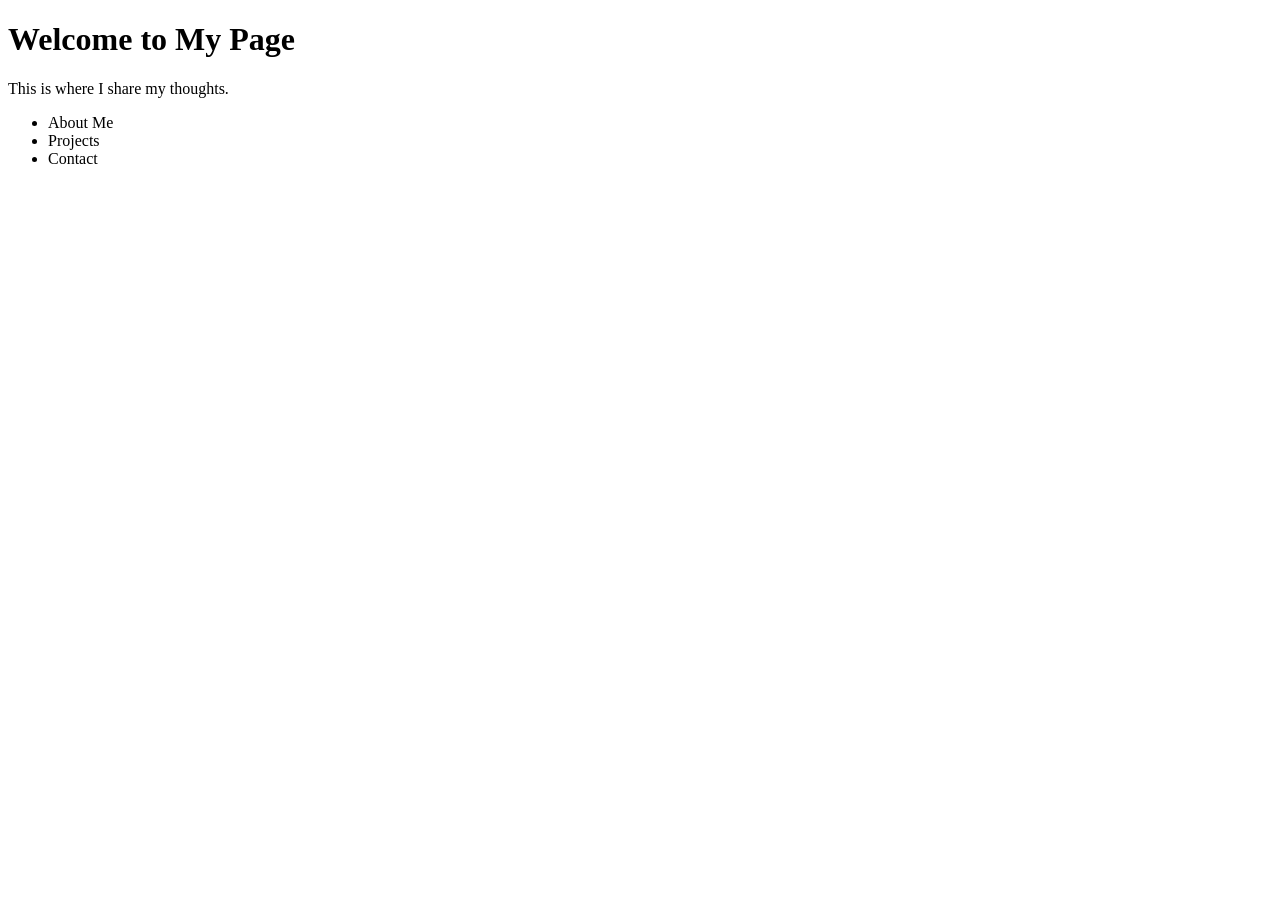
==== index.html @ fe66d4b0 "First Commit" ====
<!DOCTYPE html>
<html lang="en">
<head>
    <meta charset="UTF-8">
    <meta name="viewport" content="width=device-width, initial-scale=1.0">
    <title>Document</title>
</head>
<body>
    <h1>Welcome to My Page</h1>
<p>This is where I share my thoughts.</p>
<ul>
  <li>About Me</li>
  <li>Projects</li>
  <li>Contact</li>
</ul>
</body>
</html>
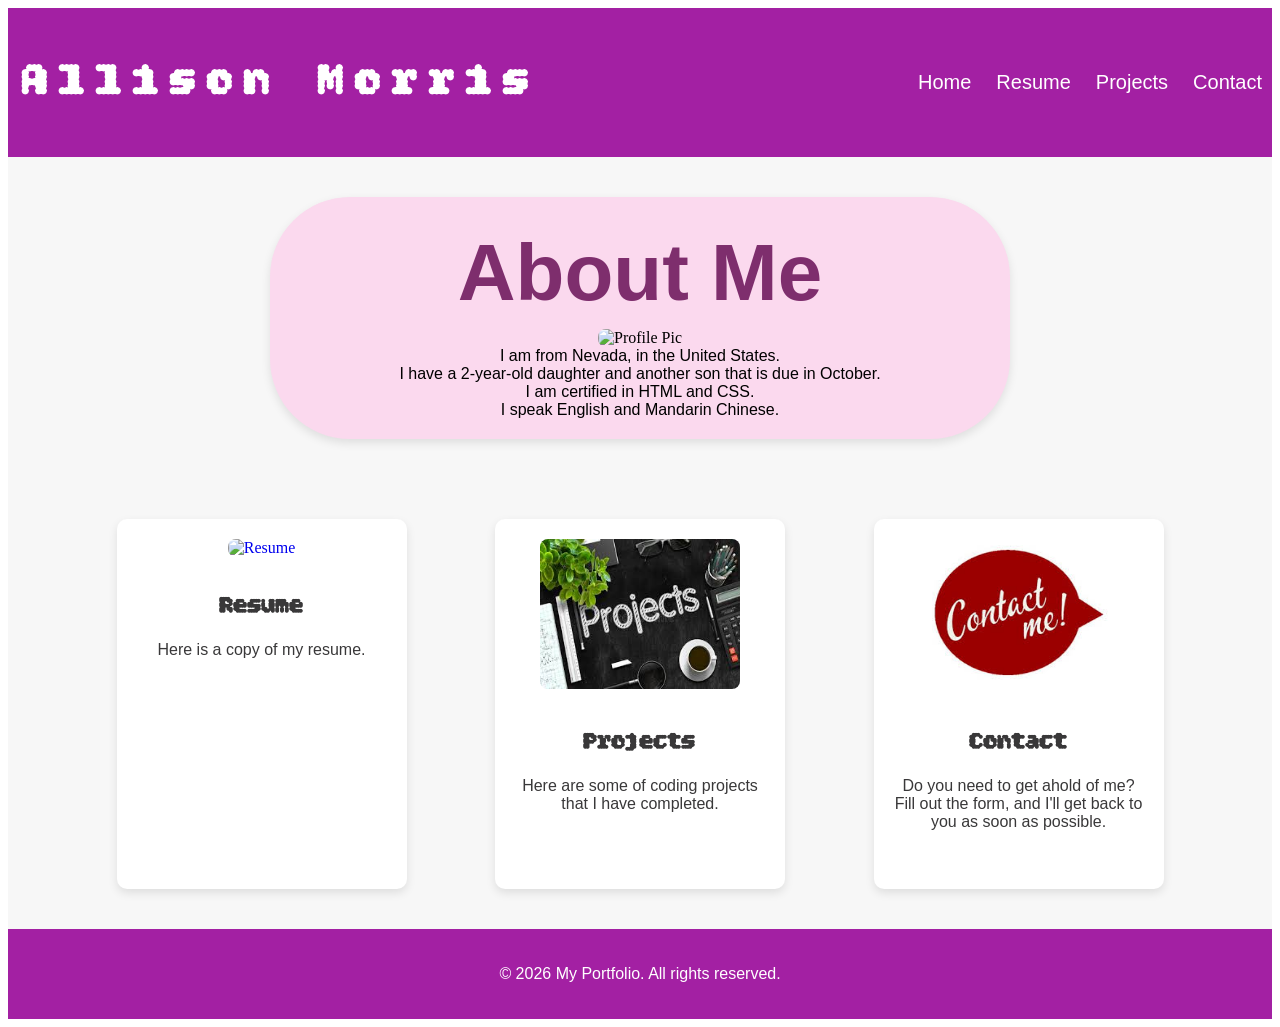
==== commit 108d134c: "Website Pages" ====
--- a/index.html
+++ b/index.html
@@ -1,17 +1,55 @@
 <!DOCTYPE html>
 <html lang="en">
 <head>
+    <link rel="stylesheet" href="styles1.css">
     <meta charset="UTF-8">
     <meta name="viewport" content="width=device-width, initial-scale=1.0">
     <title>Document</title>
 </head>
 <body>
-    <h1>Welcome to My Page</h1>
-<p>This is where I share my thoughts.</p>
-<ul>
-  <li>About Me</li>
-  <li>Projects</li>
-  <li>Contact</li>
-</ul>
+<nav class="navbar">
+  <h1 class="navbar__logo">Allison Morris</h1>
+  <div class="navbar__links">
+    <a href="http://127.0.0.1:5500/index.html">Home</a>
+    <a href="http://127.0.0.1:5500/resume.html">Resume</a>
+    <a href="http://127.0.0.1:5500/projects.html">Projects</a>
+    <a href="http://127.0.0.1:5500/contact.html#">Contact</a>
+  </div>
+</nav>
+<section class="subheading">
+    <div class="cardsubheading">
+    <h2 class="subheading__title">About Me</h2>
+    <img src="https://media.licdn.com/dms/image/v2/D5603AQFwWNUCN4pyVQ/profile-displayphoto-crop_800_800/B56Zm7FjE_G4AI-/0/1759780423293?e=1778112000&v=beta&t=4PdjAn5_lwjW62FxYAq71UNq4jwhntTkLxiTTfCVsOg" alt="Profile Pic">
+  <p>I am from Nevada, in the United States.</p>
+  <p>I have a 2-year-old daughter and another son that is due in October.</p>
+  <p>I am certified in HTML and CSS.</p>
+  <p>I speak English and Mandarin Chinese.</p>
+</section>
+<section class="gallery">
+  <a href="http://127.0.0.1:5500/resume.html"class="card-link">
+  <div class="card">
+    <img src="https://encrypted-tbn0.gstatic.com/images?q=tbn:ANd9GcR2AzK8ps8mc90duXgBB606X0uzZMfZnJRhJA&s" alt="Resume">
+    <h2>Resume</h2>
+    <p>Here is a copy of my resume.</p>
+  </div>
+  </a>
+<a href="http://127.0.0.1:5500/projects.html" class="card-link">
+  <div class="card">
+    <img src="[data-uri]" alt="Projects">
+    <h2>Projects</h2>
+    <p>Here are some of coding projects that I have completed.</p>
+</div>
+</a>
+<a href="contact.html#" class="card-link">
+  <div class="card">
+    <img src="[data-uri]" alt="Contact">
+    <h2>Contact</h2>
+    <p>Do you need to get ahold of me? Fill out the form, and I'll get back to you as soon as possible.</p>
+  </div>
+  </a>
+</section>
+<footer>
+  <p>&copy; 2026 My Portfolio. All rights reserved.</p>
+  </footer>
 </body>
 </html>
--- a/styles1.css
+++ b/styles1.css
@@ -0,0 +1,119 @@
+@import url('https://fonts.googleapis.com/css2?family=Bitcount+Grid+Double:wght@100..900&family=Lobster+Two:ital,wght@0,400;0,700;1,400;1,700&family=Playwrite+IE:wght@100..400&display=swap');
+@import url('https://fonts.googleapis.com/css2?family=Bitcount+Grid+Double:wght@100..900&family=Lobster+Two:ital,wght@0,400;0,700;1,400;1,700&family=Playwrite+IE:wght@100..400&family=Saira+Stencil:ital,wght@0,100..900;1,100..900&display=swap');
+.card-link {
+  text-decoration: none;
+}
+.navbar {
+  display: flex;
+  justify-content: space-between;
+  align-items: center;
+  padding: 5px 10px;
+  background-color: rgb(163, 32, 163);
+  color: white;
+}
+.navbar__logo {
+  font-size: 45px;
+  font-family: 'Bitcount Grid Double', sans-serif;
+  text-align: center;
+  padding: 5px;
+  letter-spacing: 10px;
+}
+.navbar__links {
+  display: flex;
+  gap: 25px;
+}
+.navbar__links a {
+  color: white;
+  text-decoration: none;
+  font-weight: 500;
+  font-family: 'Saira Stencil', sans-serif;
+  font-size: 20px
+}
+.navbar__links a:hover {
+  text-decoration: underline;
+}
+.subheading {
+  gap: 20px;
+  justify-content: center;
+  padding: 40px;
+  background-color: #f7f7f7;
+  margin: 0 auto;
+}
+.subheading img {
+  width: 50%;
+  border-radius: 8px;
+  margin-bottom: 15px;
+  margin: 0 auto;
+}
+.subheading h2 {
+  text-align: center;
+  font-family: 'Saira Stencil', sans-serif;
+  font-size: 80px;
+  color: #7e2e6d;
+  margin-top: 10px;
+  margin-bottom: 10px;
+}
+.subheading p {
+  text-align: center;
+  max-width: 700px;
+  margin: auto;
+  font-family: 'Saira Stencil', sans-serif;
+}
+.cardsubheading {
+  text-align: center;
+  margin-top: 10px;
+  margin-bottom: 10px;
+  background-color: rgb(251, 217, 238);
+  border-radius: 80px;
+  box-shadow: 0 4px 10px rgba(0,0,0,0.1);
+  width: 700px;
+  text-align: center;
+  padding: 20px;
+  position: none;
+  margin: 0 auto;
+}
+.gallery {
+  display: flex;
+  flex-wrap: wrap;
+  gap: 20px;
+  justify-content: space-evenly;
+  padding: 40px;
+  background-color: #f7f7f7;
+}
+.card {
+  background-color: white;
+  border-radius: 10px;
+  box-shadow: 0 4px 10px rgba(0,0,0,0.1);
+  width: 250px;
+  height: 330px;
+  text-align: center;
+  padding: 20px;
+  position: none;
+  text-decoration: none;
+}
+.card img {
+  width: 200px;
+  height: 150px;
+  border-radius: 8px;
+  margin-bottom: 15px;
+}
+.card h2 {
+    font-family: 'Bitcount Grid Double', sans-serif;
+    color:#393839;
+    text-decoration: none;
+}
+.card p {
+    font-family: 'Saira Stencil', sans-serif;
+    color:#393839;
+    text-decoration: none;
+}
+a {
+  text-decoration: none;
+}
+footer {
+  text-align: center;
+  padding: 20px;
+  background-color: rgb(163, 32, 163);
+  color: white;
+  font-family: 'Saira Stencil', sans-serif;
+}
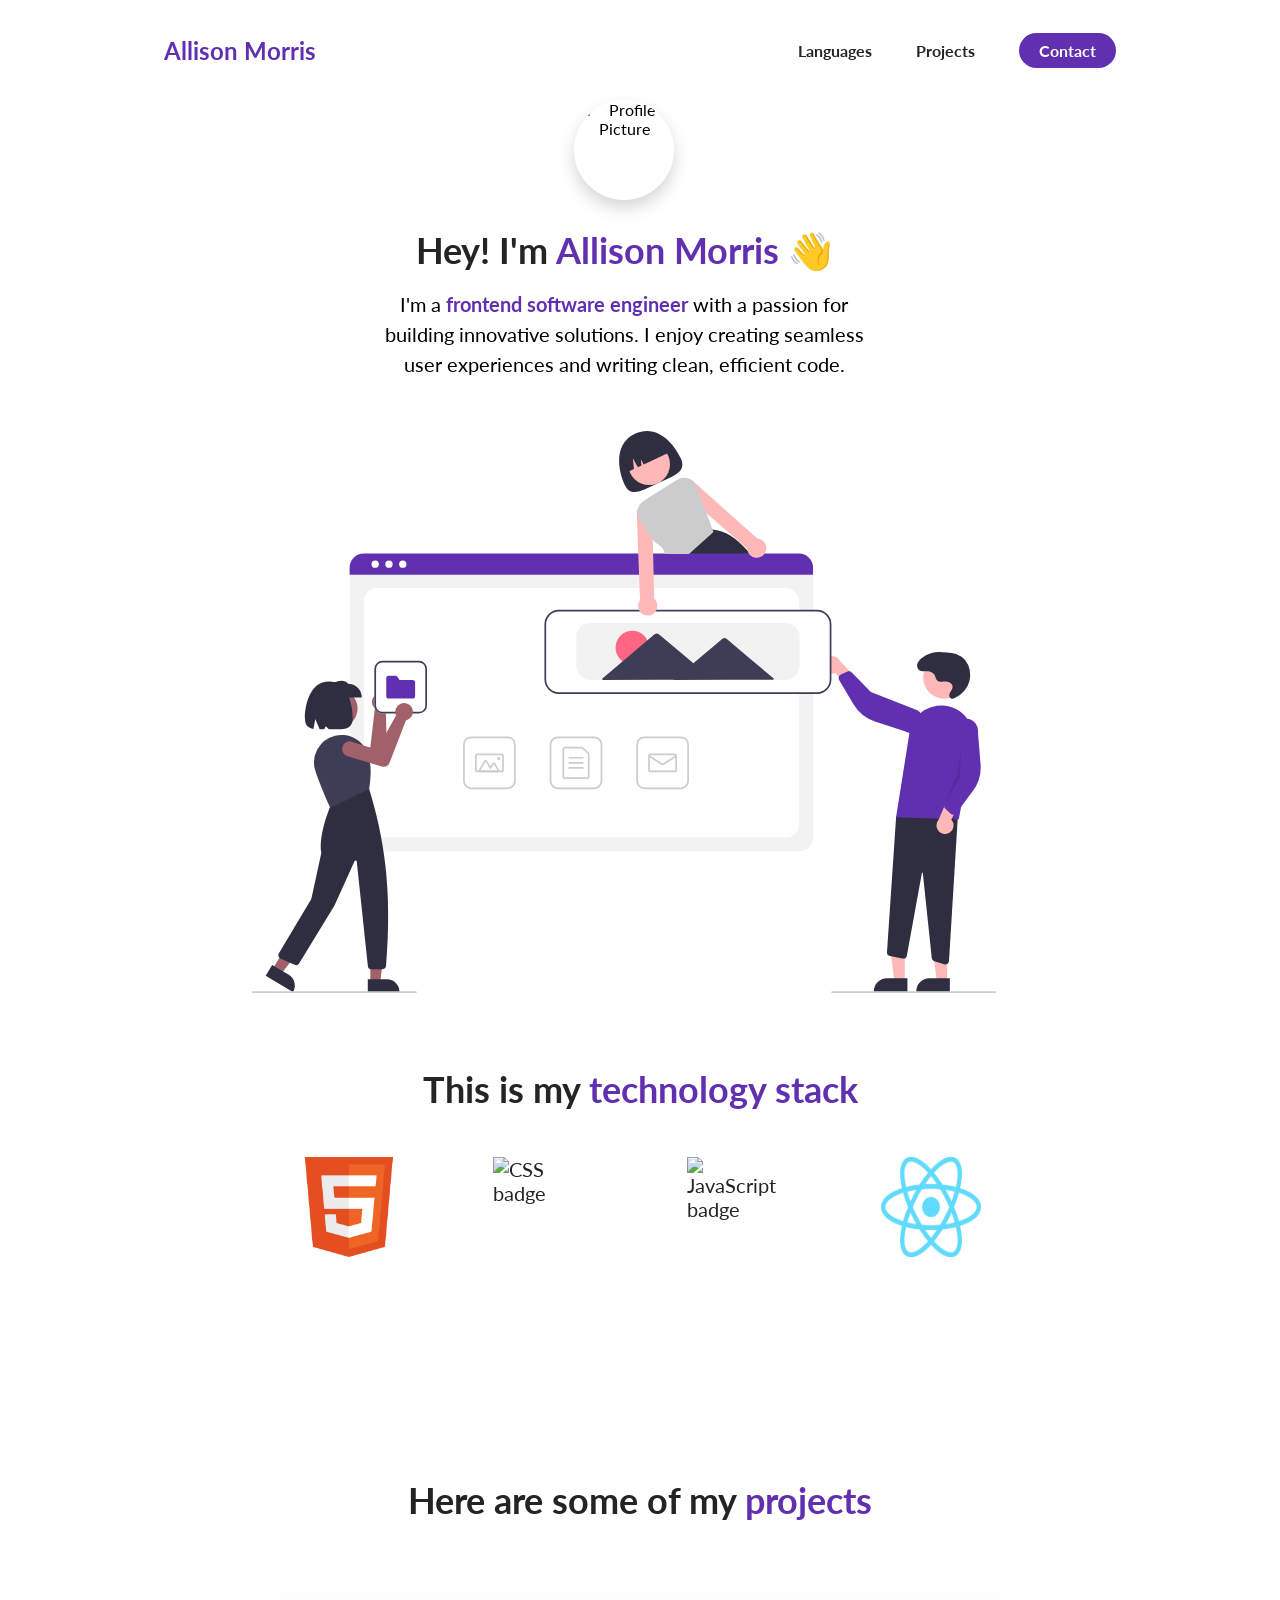
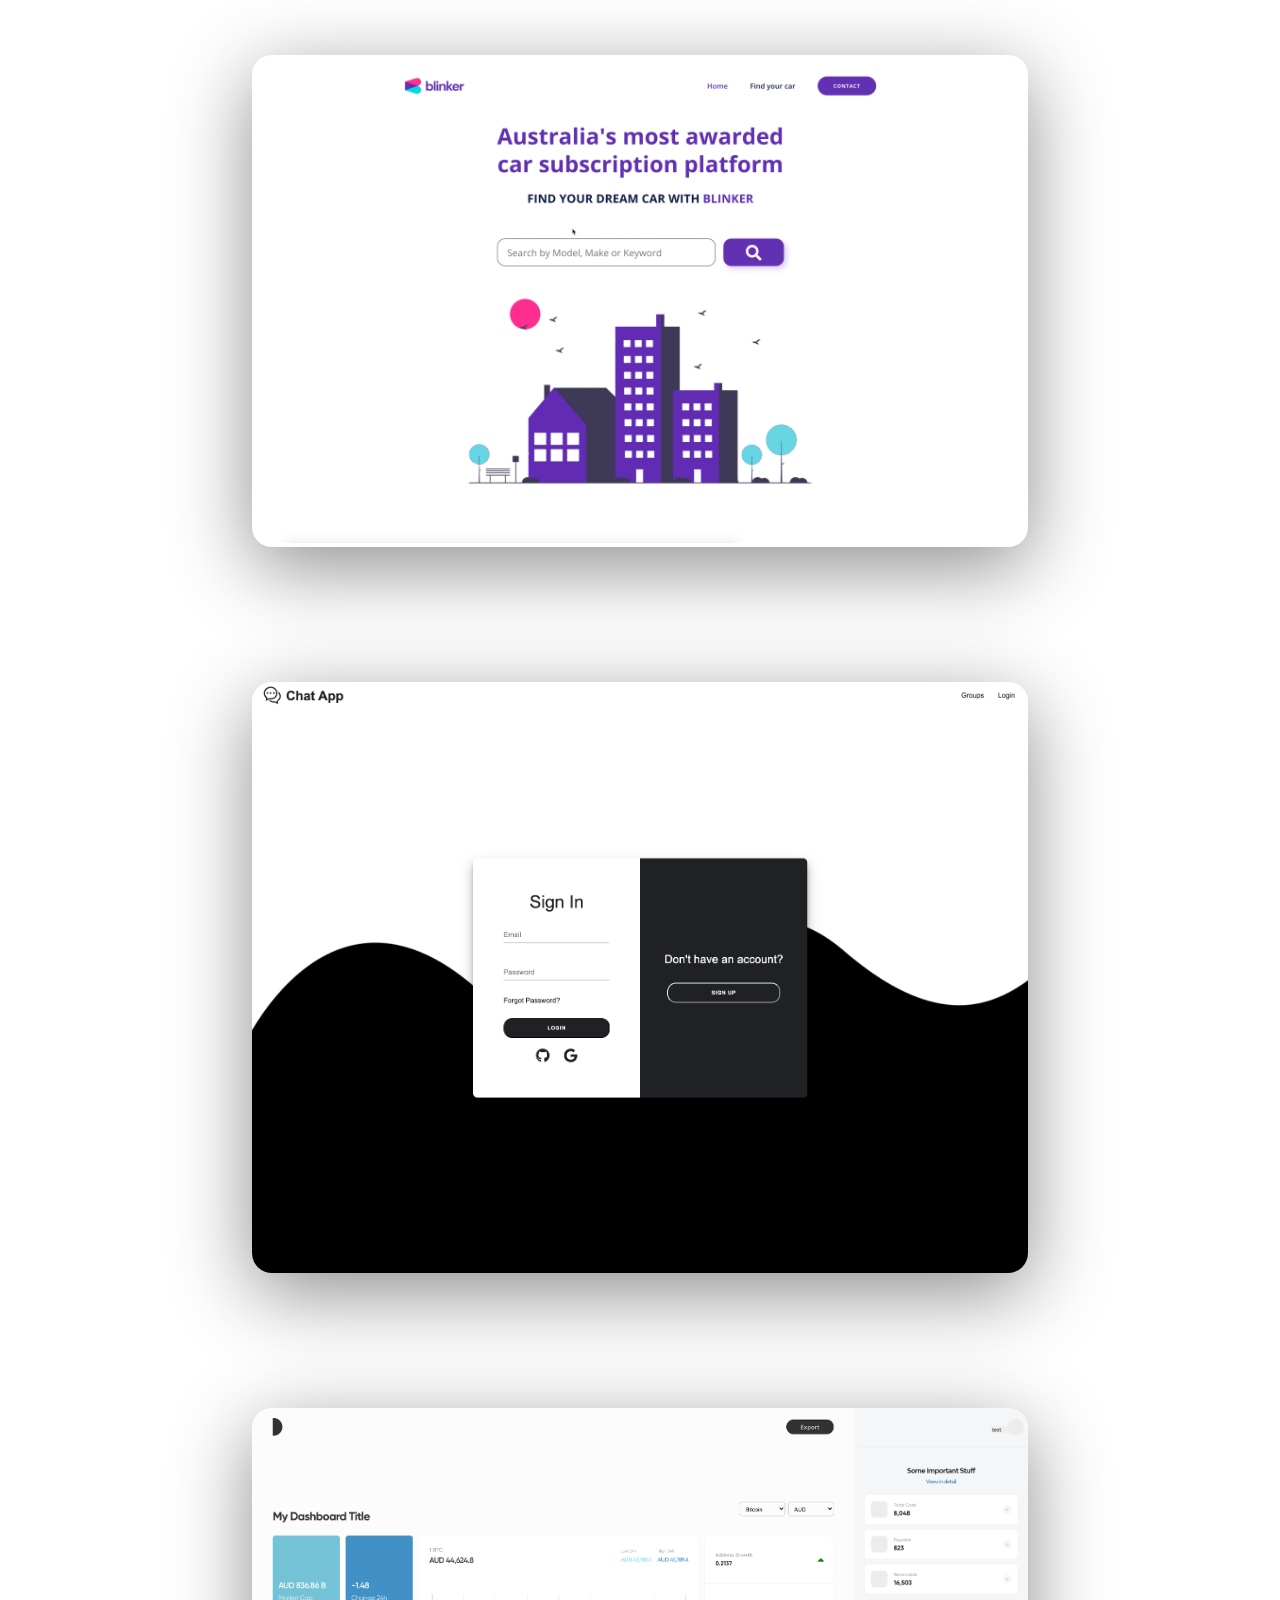
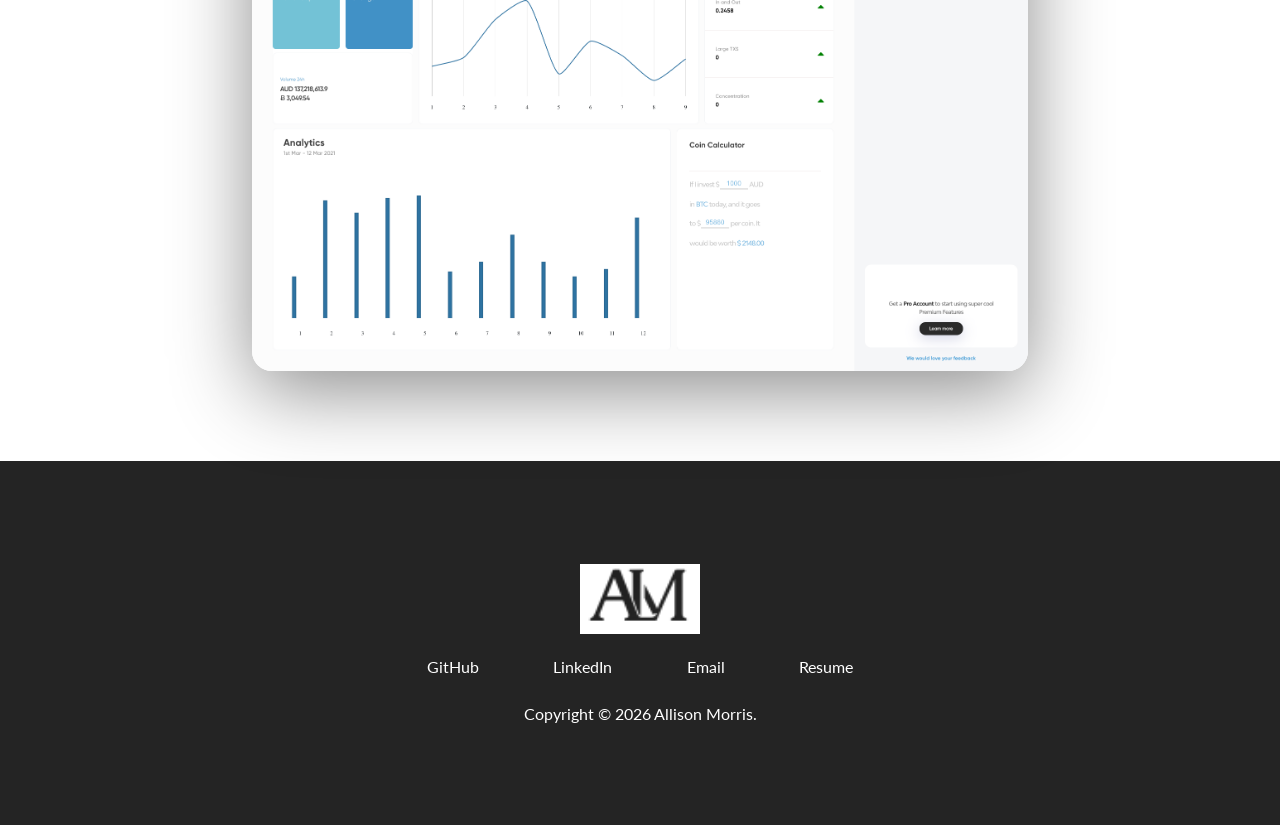
==== commit 80f4a679: "finished eportfolio page" ====
--- a/index.html
+++ b/index.html
@@ -1,55 +1,200 @@
 <!DOCTYPE html>
 <html lang="en">
 <head>
-    <link rel="stylesheet" href="styles1.css">
     <meta charset="UTF-8">
     <meta name="viewport" content="width=device-width, initial-scale=1.0">
-    <title>Document</title>
+    <title>Allison Morris</title>
+    <link rel="stylesheet" href="./styles.css">
+    <script src="https://kit.fontawesome.com/6e97bd15e5.js" crossorigin="anonymous"></script>
 </head>
 <body>
-<nav class="navbar">
-  <h1 class="navbar__logo">Allison Morris</h1>
-  <div class="navbar__links">
-    <a href="http://127.0.0.1:5500/index.html">Home</a>
-    <a href="http://127.0.0.1:5500/resume.html">Resume</a>
-    <a href="http://127.0.0.1:5500/projects.html">Projects</a>
-    <a href="http://127.0.0.1:5500/contact.html#">Contact</a>
-  </div>
-</nav>
-<section class="subheading">
-    <div class="cardsubheading">
-    <h2 class="subheading__title">About Me</h2>
-    <img src="https://media.licdn.com/dms/image/v2/D5603AQFwWNUCN4pyVQ/profile-displayphoto-crop_800_800/B56Zm7FjE_G4AI-/0/1759780423293?e=1778112000&v=beta&t=4PdjAn5_lwjW62FxYAq71UNq4jwhntTkLxiTTfCVsOg" alt="Profile Pic">
-  <p>I am from Nevada, in the United States.</p>
-  <p>I have a 2-year-old daughter and another son that is due in October.</p>
-  <p>I am certified in HTML and CSS.</p>
-  <p>I speak English and Mandarin Chinese.</p>
-</section>
-<section class="gallery">
-  <a href="http://127.0.0.1:5500/resume.html"class="card-link">
-  <div class="card">
-    <img src="https://encrypted-tbn0.gstatic.com/images?q=tbn:ANd9GcR2AzK8ps8mc90duXgBB606X0uzZMfZnJRhJA&s" alt="Resume">
-    <h2>Resume</h2>
-    <p>Here is a copy of my resume.</p>
-  </div>
-  </a>
-<a href="http://127.0.0.1:5500/projects.html" class="card-link">
-  <div class="card">
-    <img src="[data-uri]" alt="Projects">
-    <h2>Projects</h2>
-    <p>Here are some of coding projects that I have completed.</p>
-</div>
-</a>
-<a href="contact.html#" class="card-link">
-  <div class="card">
-    <img src="[data-uri]" alt="Contact">
-    <h2>Contact</h2>
-    <p>Do you need to get ahold of me? Fill out the form, and I'll get back to you as soon as possible.</p>
-  </div>
-  </a>
-</section>
-<footer>
-  <p>&copy; 2026 My Portfolio. All rights reserved.</p>
-  </footer>
+    <section id="aboutme">
+    <nav>
+        <div class="personal__logo">Allison Morris</div>
+        <ul class="nav__link--list">
+            <li class="nav__link"><a href="#languages" class="
+                nav__link--anchor
+                link__hover-effect
+                link__hover-effect--black
+                ">Languages</a></li>
+            <li class="nav__link"><a href="#projects" class="
+                nav__link--anchor
+                link__hover-effect
+                link__hover-effect--black
+                ">Projects</a></li>
+            <li class="nav__link"><a href="mailto:alibrigg@gmail.com"
+                    target="_blank" class="
+                nav__link--anchor
+                nav__link--anchor--primary
+                ">Contact</a></li>
+        </ul>
+    </nav>
+    <div class="flex flex-1">
+        <div class="about-me__info row">
+            <div class="about-me__info--container">
+                <figure class="about-me__picture--mask">
+                    <img src="./assets/profile-pic.png" class="about-me__picture" alt="Profile Picture" class="about-me__info--profile-pic" alt="Profile Picture">
+                </figure>
+                <h1 class="about-me__info--title">
+                    Hey! I'm <span class="text--purple">Allison Morris</span>&nbsp;<span class="wave">👋</span></h1>
+                <p class="about-me__info--para">
+                    I'm a <strong class="text--purple">frontend software engineer</strong> with a passion for building innovative solutions. I enjoy creating seamless user experiences and writing clean, efficient code.</p>                
+                <div class="about-me__links">
+                    <a href="https://www.linkedin.com/in/allison-l-morris/?skipRedirect=true"
+                    target="_blank" class="about-me__link">
+                        <i class="fa-brands fa-linkedin-in"></i>
+                    </a>
+                    <a href="https://github.com/allisonmorris"
+                    target="_blank" class="about-me__link">
+                        <i class="fa-brands fa-github"></i>
+                    </a>
+                    <a href="mailto:alibrigg@gmail.com"
+                    target="_blank" download class="about-me__link">
+                        <i class="far fa-envelope"></i>
+                    </a>
+                    <a href="./assets/Resume 2025.docx.pdf"
+                    target="_blank" class="about-me__link">
+                        <i class="fas fa-file-pdf"></i>
+                </div>
+        </div>
+        <figure class="about-me__img--container">
+            <img src="./assets/undraw_websites.svg" alt="About Me Image" class="about-me__img">
+        </figure>
+    </div>
+    </section>
+    <section id="languages">
+        <div class="container">
+            <div class="row">
+                <h1 class="section__title">This is my <span class="text--purple">technology stack</span></h1>
+                <div class="language__list">
+                    <div class="language">
+                        <figure class="language__img--wrapper">
+                            <img src="./assets/HTML5_Badge.png" alt="HTML 5 badge" class="language__img">
+                        </figure>
+                        <span class="language__name">HTML</span>
+                    </div>
+                    <div class="language">
+                        <figure class="language__img--wrapper">
+                            <img src="./assets/CSS.jpg" alt="CSS badge" class="language__img">
+                        </figure>
+                        <span class="language__name">CSS</span>
+                    </div>
+                    <div class="language">
+                        <figure class="language__img--wrapper">
+                            <img src="./assets/JavaScript.webp" alt="JavaScript badge" class="language__img">
+                        </figure>
+                        <span class="language__name">JavaScript</span>
+                    </div>
+                    <div class="language">
+                        <figure class="language__img--wrapper">
+                            <img src="./assets/React.png" alt="React badge" class="language__img">
+                        </figure>
+                        <span class="language__name">React</span>
+                    </div>
+                </div>
+            </div>
+        </div>
+    </section>
+    <section id="projects">
+        <div class="container">
+            <div class="row">
+                <h1 class="section__title">Here are some of my <span class="text--purple">projects</span></h1>
+                <ul class="project__list">
+                    <li class="project">
+                        <div class="project__wrapper">
+                            <img src="./assets/loopit.png" alt="Car Subscription Project" class="project__img">
+                            <div class="project__description">
+                                <h3 class="project__description--title">Car Sales Project</h3>
+                                <h4 class="project__description--sub-title">HTMl, CSS, JavaScript, Vue, Vuex</h4>
+                                <p class="project__description--para">A responsive car sales website built with modern web technologies.</p>
+                                <div class="prject__description--links">
+                                    <a href="https://www.github.com/yourlink" target="_blank" class="project__description--link">
+                                        <i class="fa-brands fa-github"></i>
+                                    </a>
+                                    <a href="https://www.yourwebsite" target="_blank" class="project__description--link">
+                                        <i class="fas fa-link"></i>
+                                    </a>
+                                </div>
+                            </div>
+                        </div>
+                    </li>
+                    <li class="project">
+                        <div class="project__wrapper">
+                            <img src="./assets/chat.png" alt="Chat App" class="project__img">
+                            <div class="project__description">
+                                <h3 class="project__description--title">Chat App</h3>
+                                <h4 class="project__description--sub-title">HTMl, CSS, JavaScript, Vue, Vuex</h4>
+                                <p class="project__description--para">A responsive chat application built with modern web technologies.</p>
+                                <div class="prject__description--links">
+                                    <a href="https://www.github.com/yourlink" target="_blank" class="project__description--link">
+                                        <i class="fa-brands fa-github"></i>
+                                    </a>
+                                    <a href="www.yourwebsite" target="_blank" class="project__description--link">
+                                        <i class="fas fa-link"></i>
+                                    </a>
+                                </div>
+                            </div>
+                        </div>
+                    </li>
+                    <li class="project">
+                        <div class="project__wrapper">
+                            <img src="./assets/dashboard.png" alt="Stock Dashboard" class="project__img">
+                            <div class="project__description">
+                                <h3 class="project__description--title">Stock Dashboard</h3>
+                                <h4 class="project__description--sub-title">HTMl, CSS, JavaScript, Vue, Vuex</h4>
+                                <p class="project__description--para">A responsive stock dashboard built with modern web technologies.</p>
+                                <div class="prject__description--links">
+                                    <a href="https://www.github.com/yourlink" target="_blank" class="project__description--link">
+                                        <i class="fa-brands fa-github"></i>
+                                    </a>
+                                    <a href="www.yourwebsite" target="_blank" class="project__description--link">
+                                        <i class="fas fa-link"></i>
+                                    </a>
+                                </div>
+                            </div>
+                        </div>
+                    </li>
+                </ul>
+            </div>
+        </div>
+    </section>
+    <footer>
+            <div class="row footer__row">
+                <a href="#" class="footer__anchor">
+                <figure class="footer__logo">
+                    <img src="./assets/Resume-Logo.png" class="footer__logo--img" alt="Logo" class="footer__logo">
+                </figure>
+                <span class="footer__logo--popper">
+                    Top
+                    <i class="fas fa-arrow-up"></i>
+                </span>
+                </a>
+            <div class="footer__social--list">
+                <a href="https://github.com/alibrigg" target="_blank" class="
+                footer__social--link
+                link__hover-effect
+                link__hover-effect--white
+                " target="_blank">GitHub</a>
+                  <a href="https://www.linkedin.com/in/allison-l-morris/?skipRedirect=true" target="_blank" class="
+                footer__social--link
+                link__hover-effect
+                link__hover-effect--white
+                " target="_blank">LinkedIn</a>
+                  <a href="mailto:alibrigg@gmail.com" target="_blank" class="
+                footer__social--link
+                link__hover-effect
+                link__hover-effect--white
+                " target="_blank">Email</a>
+                 <a href="./assets/Resume 2025.docx.pdf" target="_blank" class="
+                footer__social--link
+                link__hover-effect
+                link__hover-effect--white
+                " target="_blank" download>Resume</a>
+            </div>
+            <div class="footer__copyright">Copyright © 2026 Allison Morris.</div>
+            </div>
+            
+    </footer>
+    
 </body>
-</html>+</html>
--- a/styles.css
+++ b/styles.css
@@ -0,0 +1,504 @@
+@import url('https://fonts.googleapis.com/css2?family=Lato:ital,wght@0,100;0,300;0,400;0,700;0,900;1,100;1,300;1,400;1,700;1,900&display=swap');
+* {
+      font-family: "Lato", sans-serif;
+      padding: 0;
+      margin: 0;
+      box-sizing: border-box;
+}
+
+html {
+      scroll-behavior: smooth;
+}
+
+h1, h2, h3, h4, h5, h6, span {
+      color: #242424;   
+      text-align: center;
+      line-height: 1.25;
+}
+
+h1 {
+      font-size: 36px;
+}
+
+p {
+      line-height: 1.5;
+      font-size: 16px;
+}
+
+a {
+      text-decoration: none;
+      position: relative;
+      transition: opactity 300ms ease;
+}
+
+i:hover {
+    opacity: 0.7;
+}
+
+.link__hover-effect:after {
+    content: "";
+    position: absolute;
+    height: 3px;
+    width: 0;
+    bottom: -3px;
+    right: 0;
+    transition: all 300ms ease;
+}
+
+.link__hover-effect--white:after {
+        background-color: #fff;
+}
+
+.link__hover-effect--black:after {
+        background-color: black;
+}
+.link__hover-effect:hover:after {
+    width: 100%;
+    left: 0;
+}
+
+li {
+      list-style-type: none;
+}
+
+.flex {
+      display: flex;
+}
+
+.flex-1 {
+      flex: 1;
+}
+
+.container {
+    padding: 50px 0;
+}
+
+.row {
+    width: 100%;
+    max-width: 800px;
+    margin: 0 auto;  
+    padding: 0 12px;
+}
+
+.text--purple {
+    color: #6030b1;
+}
+
+section:nth-child(even) {
+    background-color: #f9f9f9c3;
+}
+
+.section__title {
+    margin-bottom: 20px;
+}
+
+/* NAVIGATION BAR */
+
+nav {
+      height: 100px;
+      width: 100%;
+      max-width: 1000px;
+      margin: 0 auto;
+      display: flex;
+      justify-content: space-between;
+      align-items: center;
+      padding: 0 12px;
+}
+
+.nav__link--list {
+      display: flex;
+      gap: 20px;
+}
+
+.nav__link--anchor {
+    margin: 0 12px;
+    text-decoration: none;
+    color: #242424;
+    font-weight: 700;
+}
+
+.nav__link--anchor--primary {
+    background-color: #6030b1;
+    color: white;
+    padding: 8px 20px;
+    border-radius: 50px;
+    transition: all 300ms ease;
+}
+
+.nav__link--anchor--primary:hover {
+    background-color: #5d3eff;
+}
+
+.personal__logo {
+    font-size: 24px;
+    color:#6030b1;
+    margin: 0 12px;
+    font-weight: bold;
+}
+
+/* ABOUT ME */
+
+#about-me {
+    min-height: 100vh;
+    display: flex;
+    flex-direction: column;
+}
+
+.about-me__info {
+    display: flex;
+    flex-direction: column;
+}
+
+.about-me__info--container {
+    display: flex;
+    justify-content: center;
+    flex-direction: column;
+    align-items: center;
+    max-width: 500px;
+    margin: 0 auto ;
+    text-align: center;
+}
+
+.about-me__picture--mask {
+    width: 100px;
+    height: 100px;
+    border-radius: 50%;
+    overflow: hidden;
+    box-shadow: 0 8px 16px rgba(0, 0, 0, 0.16);
+    margin-bottom: 28px;
+    animation:animate-profile-picture 800ms 200ms backwards;
+}
+
+@keyframes animate-profile-picture {
+    0% {
+        transform: scale(0)
+    }
+    80% {
+        transform: scale(1.1);
+    }
+    100% {
+        transform: scale(1);
+    }
+}
+
+.about-me__picture {
+    width: 100%;
+}
+
+.about-me__info--title {
+    margin-bottom: 16px;
+    animation: fade-up 650ms 400ms backwards;
+}
+
+.about-me__info--para {
+    font-size: 20px;
+    margin-bottom: 28px;
+    animation: fade-up 650ms 400ms backwards;
+}
+
+.about-me__link {
+    font-size: 20px;
+    color: #242424;
+    text-decoration: none;
+    padding: 0 16px;
+}
+
+.about-me__links {
+   animation: fade-up 650ms 400ms backwards;
+}
+
+@keyframes fade-up {
+    0% {
+        opacity: 0;
+        transform: translateY(40px);
+    }
+    100% {
+        opacity: 1;
+        transform: translateY(0);
+    }
+}
+
+.about-me__img--container {
+    flex: 1;
+    display: flex;
+    align-items: center;
+}
+
+.about-me__img {
+    width: 100%;
+    animation: fade-in 1200ms 800ms backwards;
+}
+
+@keyframes fade-in{
+     0% {
+        opacity: 0;
+    }
+    100% {
+        opacity: 1;
+    }
+}
+
+.wave {
+    display: inline-block;
+    animation: animate-wave 500ms infinite ease-in-out;
+}
+
+@keyframes animate-wave {
+    0% {
+        transform: rotate(0);
+    }
+    50% {
+        transform: rotate(30deg);
+    }
+    100% {
+        transform: rotate(0);
+    }
+}
+/* TECH STACK */
+
+.language__img {
+    width: 100px;
+    height: 100px;
+    transition: all 300ms ease;
+}
+
+.language:hover .language__img {
+    filter: brightness(80%);
+    opacity: 0.86;
+    transform: scale(0.9);
+}
+
+.language {
+    width: 25%;
+    display: flex;
+    justify-content: center;
+    position: relative;
+}
+
+.language__img--wrapper {
+    display: flex;
+    justify-content: center;
+    align-items: center;
+padding: 25px 16px;
+}
+
+.language__list {
+    display: flex;
+    justify-content: center;
+    width: 100%;
+    flex-wrap: wrap;
+}
+
+.language__name {
+   position: absolute;
+   bottom: 0;
+   transform: scale(0);
+   transition: all 300ms ease;
+   font-size: 20px;
+   opacity: 0;
+}
+
+.language:hover .language__name {
+    transform: scale(1);
+    opacity: 1;
+}
+
+/* PROJECTS */
+
+.project {
+    margin-bottom: 135px;
+}
+
+.project:last-child {
+    margin-bottom: 40px;
+}
+
+.project__img {
+    width: 100%;
+    transition: all 500ms ease;
+}
+
+.project__wrapper {
+    box-shadow: 0 20px 80px rgba(0, 0, 0, 0.45);
+    border-radius: 20px;
+    overflow: hidden;
+    display: flex;
+    position: relative;
+}
+
+.project__wrapper:before {
+   content: "";
+   position: absolute;
+   top: 0;
+   left: 0;
+   height: 100%;
+   width: 100%;
+   background-color: #1c1d25;
+   opacity: 0;
+   transition: opacity 450ms ease;
+   z-index: 2;
+}
+
+.project:hover .project__wrapper:before {
+    opacity: 0.7;
+}
+
+.project:hover .project__img {
+    transform: scale(1.07);
+    filter: blur(5px);
+}
+
+.project:hover .project__description {
+    opacity: 1;
+    transform: translateY(-50%);
+}
+
+.project__list {
+    padding-top: 40px;
+}
+
+.project__description {
+    position: absolute;
+    top: 50%;
+    left: 90px;
+    transform: translateY(100%);
+    max-width: 550px;
+    z-index: 3;
+    opacity: 0;
+    transition: transform 450ms, opacity 300ms ease;
+}
+
+.project__description--title{
+    font-size: 40px;
+}
+
+.project__description--para {
+    margin: 16px 0;
+}
+
+.project__description--link {
+    font-size: 20px;
+    margin: 16px;
+    text-decoration: none;
+}
+
+.project__description--title,
+.project__description--sub-title,
+.project__description--para,
+.project__description--link {
+    text-align: left;
+    color:white;
+}
+
+/* FOOTER */
+
+footer {
+    background-color: #242424;
+}
+
+.footer__social--list {
+    width: 100%;
+    max-width: 500px;
+    display: flex;
+    justify-content: space-around;
+    margin-bottom: 28px;
+}
+
+.footer__logo--img {
+    width: 120px;
+    height: 70px;
+}
+
+.footer__row {
+    display: flex;
+    flex-direction: column;
+    align-items: center;
+    justify-content: center;
+    padding: 8% 0;
+}
+
+.footer__social--link,
+.footer__copyright {
+    color: white;
+}
+
+.footer__logo--popper {
+    color: white;
+    position: absolute;
+    right: 0;
+    top: 30px;
+    font-weight: 700;
+    opacity: 0;
+    transition: all 300ms ease;
+}
+
+.footer__anchor {
+    position: relative;
+    margin-bottom: 20px;
+}
+
+.footer__anchor:hover .footer__logo--popper {
+    transform: translateX(60px);
+    opacity: 1;
+}
+
+/*SMALL SCREENS */
+@media (max-width: 768px) {
+    nav {
+        height: 68px;
+    }
+
+    h1 {
+        font-size: 28px;
+    }
+
+    .about-me__info--para {
+        font-size: 18px;
+    }
+
+    .language {
+        width: calc(100% / 2);
+    }
+
+    .project__description--para {
+        font-size: 14px;
+    }
+
+    .project__description {
+        left: 30px;
+        padding-right: 30px;
+    }
+}
+
+/* EXTRA SMALL SCREENS */
+@media (max-width: 480px) {
+    .nav__link:not(:last-child) {
+        display: none;
+    }
+
+    .project__description {
+        padding: 0;
+        left: 0;
+        width: 100%;
+    }
+
+    .project__description--para {
+        display: none;
+    }
+
+    .project__description--links {
+        display: flex;
+        justify-content: center;
+    }
+
+    .project__description--title {
+        font-size: 32px;
+        line-height: 1;
+        text-align: center;
+    }
+
+    .project__description--sub-title {
+        text-align: center;
+        margin: 12px 0;
+    }
+}
